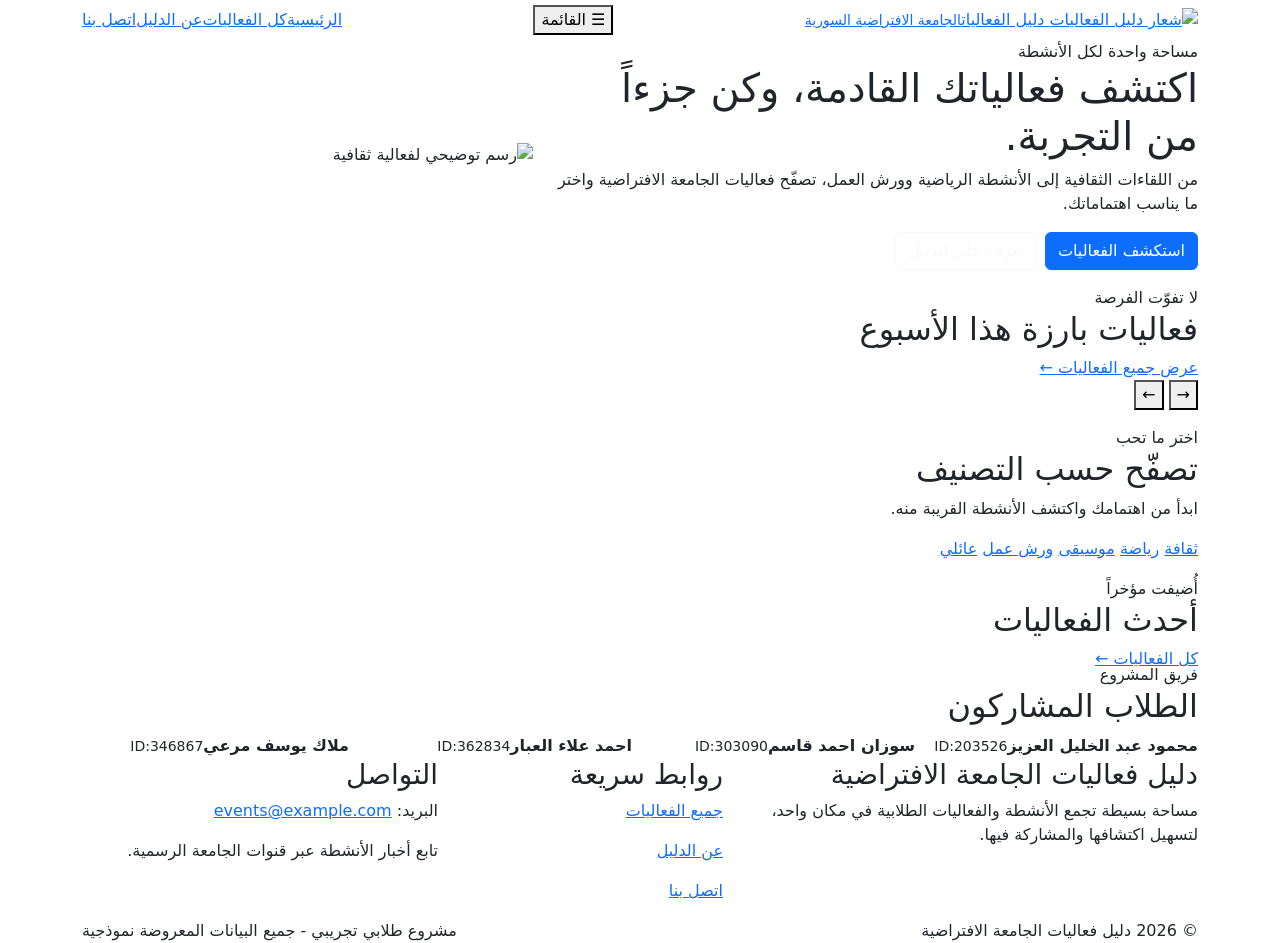
==== index.html @ 54b8246d "Add files via upload" ====
<!DOCTYPE html>
<html lang="ar" dir="rtl">
<head>
  <meta charset="UTF-8">
  <meta name="viewport" content="width=device-width, initial-scale=1.0">
  <title>الرئيسية | دليل فعاليات الجامعة الافتراضية</title>
  <link href="https://cdn.jsdelivr.net/npm/bootstrap@5.3.3/dist/css/bootstrap.min.css" rel="stylesheet">
  <link rel="stylesheet" href="assets/css/styles.css">
</head>
<body data-page="home">
<header class="site-header">
  <div class="container header-inner d-flex align-items-center justify-content-between flex-wrap gap-3">
    <a class="brand" href="index.html">
      <img src="assets/img/logo.png" alt="شعار دليل الفعاليات">
      <span>دليل الفعاليات<small>الجامعة الافتراضية السورية</small></span>
    </a>
    <button class="nav-toggle" id="menuToggle" type="button" aria-label="فتح القائمة" aria-expanded="false">☰ القائمة</button>
    <nav class="main-nav navbar" id="mainNav">
      <a class="active" href="index.html">الرئيسية</a>
      <a href="events.html">كل الفعاليات</a>
      <a href="about.html">عن الدليل</a>
      <a href="contact.html">اتصل بنا</a>
    </nav>
  </div>
</header>
<main>
  <section class="hero">
    <div class="container">
      <div class="hero-panel">
        <div class="row align-items-center g-4">
          <div class="col-lg-7">
            <div class="hero-copy">
              <span class="hero-label">مساحة واحدة لكل الأنشطة</span>
              <h1>اكتشف فعالياتك القادمة، وكن جزءاً من التجربة.</h1>
              <p>من اللقاءات الثقافية إلى الأنشطة الرياضية وورش العمل، تصفّح فعاليات الجامعة الافتراضية واختر ما يناسب اهتماماتك.</p>
              <div class="d-flex flex-wrap gap-2">
                <a class="btn btn-primary" href="events.html">استكشف الفعاليات</a>
                <a class="btn btn-outline-light" href="about.html">تعرّف على الدليل</a>
              </div>
            </div>
          </div>
          <div class="col-lg-5">
            <div class="hero-art"><img src="assets/img/culture.svg" alt="رسم توضيحي لفعالية ثقافية"></div>
          </div>
        </div>
      </div>
    </div>
  </section>

  <section class="page-section pt-3">
    <div class="container">
      <div class="section-heading">
        <div><span class="eyebrow">لا تفوّت الفرصة</span><h2>فعاليات بارزة هذا الأسبوع</h2></div>
        <a class="btn-link-clean" href="events.html">عرض جميع الفعاليات ←</a>
      </div>
      <div class="slider-wrap">
        <div id="featuredSlider" class="featured-content" aria-live="polite"></div>
        <div class="slider-controls">
          <button id="previousSlide" type="button" aria-label="الفعالية السابقة">→</button>
          <button id="nextSlide" type="button" aria-label="الفعالية التالية">←</button>
        </div>
      </div>
    </div>
  </section>

  <section class="page-section pt-3">
    <div class="container">
      <div class="section-heading">
        <div><span class="eyebrow">اختر ما تحب</span><h2>تصفّح حسب التصنيف</h2></div>
        <p>ابدأ من اهتمامك واكتشف الأنشطة القريبة منه.</p>
      </div>
      <div class="category-pills">
        <a href="events.html?category=ثقافة"><span class="category-dot"></span>ثقافة</a>
        <a href="events.html?category=رياضة"><span class="category-dot"></span>رياضة</a>
        <a href="events.html?category=موسيقى"><span class="category-dot"></span>موسيقى</a>
        <a href="events.html?category=ورش عمل"><span class="category-dot"></span>ورش عمل</a>
        <a href="events.html?category=عائلي"><span class="category-dot"></span>عائلي</a>
      </div>
    </div>
  </section>

  <section class="page-section pt-3">
    <div class="container">
      <div class="section-heading">
        <div><span class="eyebrow">أُضيفت مؤخراً</span><h2>أحدث الفعاليات</h2></div>
        <a class="btn-link-clean" href="events.html">كل الفعاليات ←</a>
      </div>
      <div class="row g-4" id="latestEvents"></div>
    </div>
  </section>

  <section class="page-section pt-3">
    <div class="container">
      <div class="section-heading"><div><span class="eyebrow">فريق المشروع</span><h2>الطلاب المشاركون</h2></div></div>
      <div class="team-panel">
        <div class="row g-3">
          <div class="col-sm-6 col-lg-3"><div class="team-member"><strong>محمود عبد الخليل العزيز</strong><small>ID:203526</small></div></div>
          <div class="col-sm-6 col-lg-3"><div class="team-member"><strong>سوزان احمد قاسم</strong><small>ID:303090</small></div></div>
          <div class="col-sm-6 col-lg-3"><div class="team-member"><strong>احمد علاء العبار</strong><small>ID:362834</small></div></div>
          <div class="col-sm-6 col-lg-3"><div class="team-member"><strong>ملاك يوسف مرعي</strong><small>ID:346867</small></div></div>
        </div>
      </div>
    </div>
  </section>
</main>
<footer class="site-footer">
  <div class="container">
    <div class="row g-4">
      <div class="col-md-5">
        <h3>دليل فعاليات الجامعة الافتراضية</h3>
        <p>مساحة بسيطة تجمع الأنشطة والفعاليات الطلابية في مكان واحد، لتسهيل اكتشافها والمشاركة فيها.</p>
      </div>
      <div class="col-md-3">
        <h3>روابط سريعة</h3>
        <p><a href="events.html">جميع الفعاليات</a></p>
        <p><a href="about.html">عن الدليل</a></p>
        <p><a href="contact.html">اتصل بنا</a></p>
      </div>
      <div class="col-md-4">
        <h3>التواصل</h3>
        <p>البريد: <a href="mailto:events@example.com">events@example.com</a></p>
        <p>تابع أخبار الأنشطة عبر قنوات الجامعة الرسمية.</p>
      </div>
    </div>
    <div class="footer-bottom d-flex justify-content-between flex-wrap gap-2">
      <span>© 2026 دليل فعاليات الجامعة الافتراضية</span>
      <span>مشروع طلابي تجريبي - جميع البيانات المعروضة نموذجية</span>
    </div>
  </div>
</footer>
<script src="assets/js/main.js"></script>
</body>
</html>
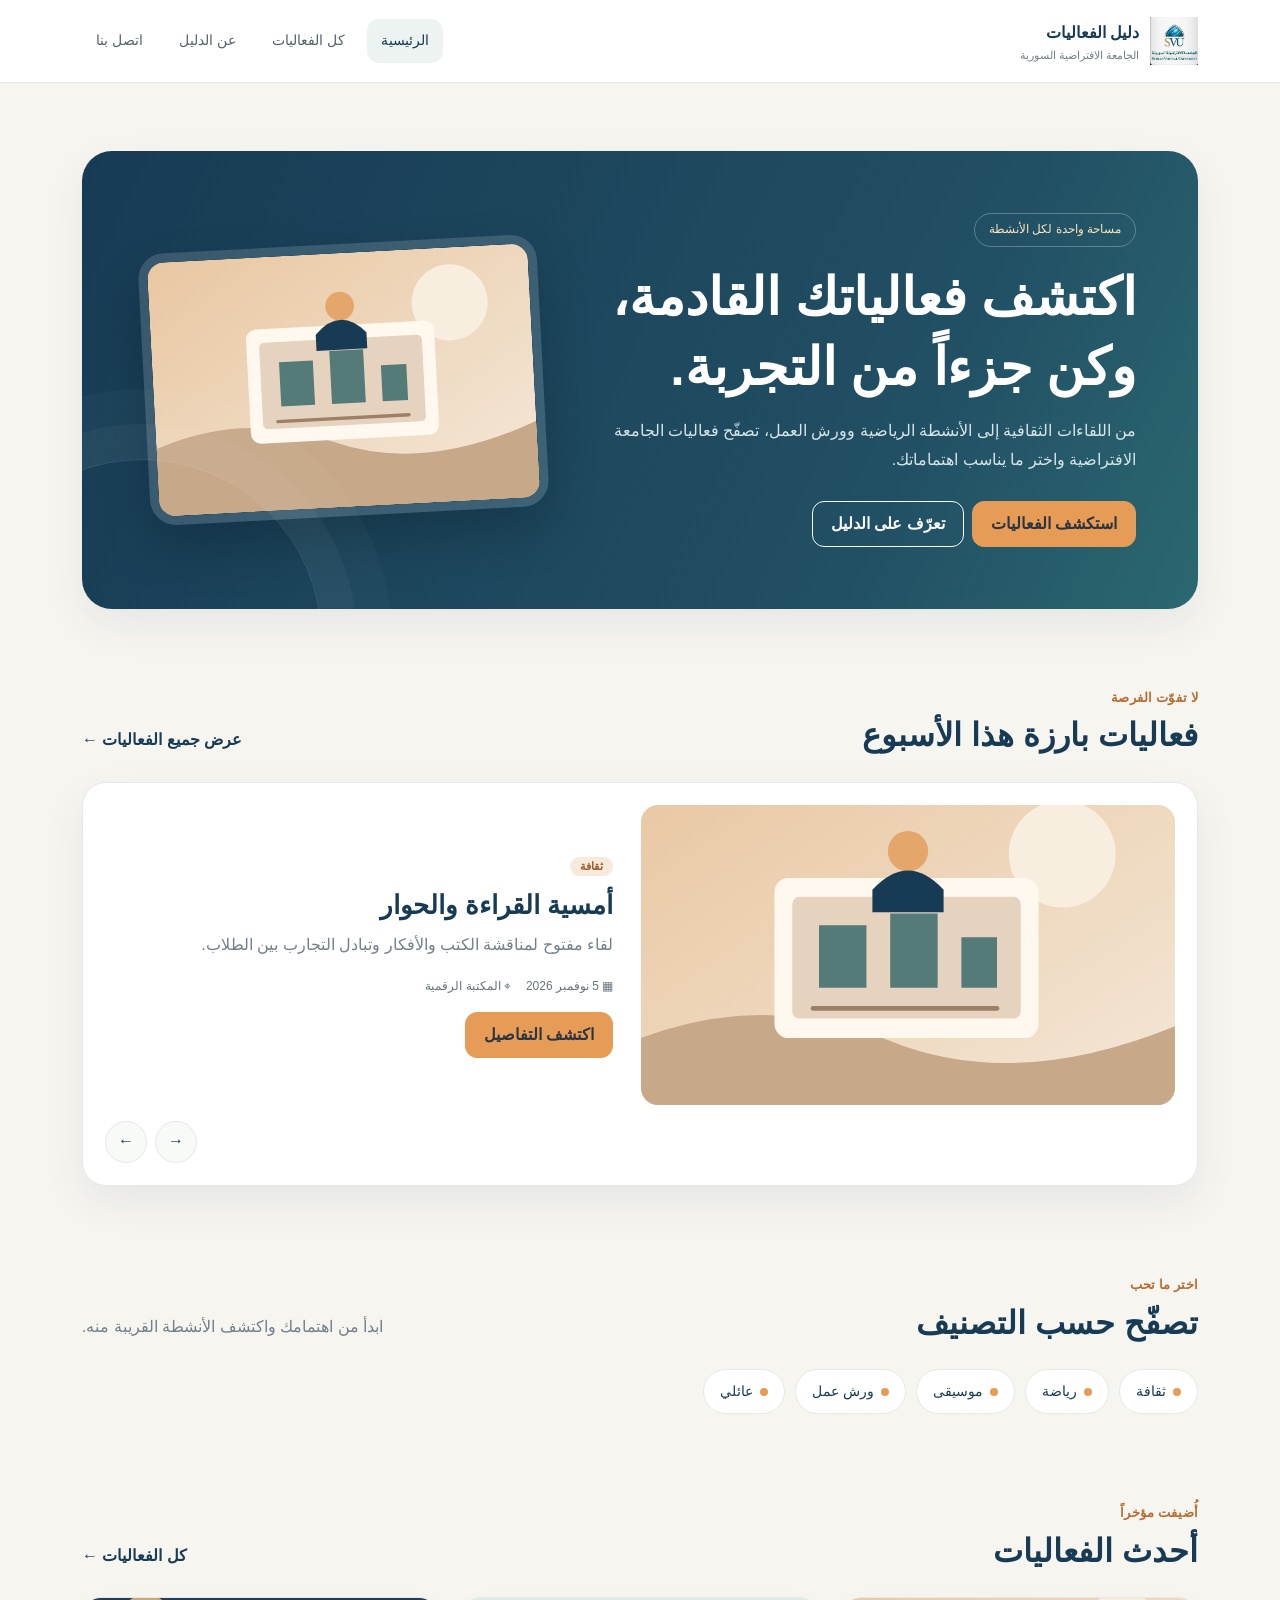
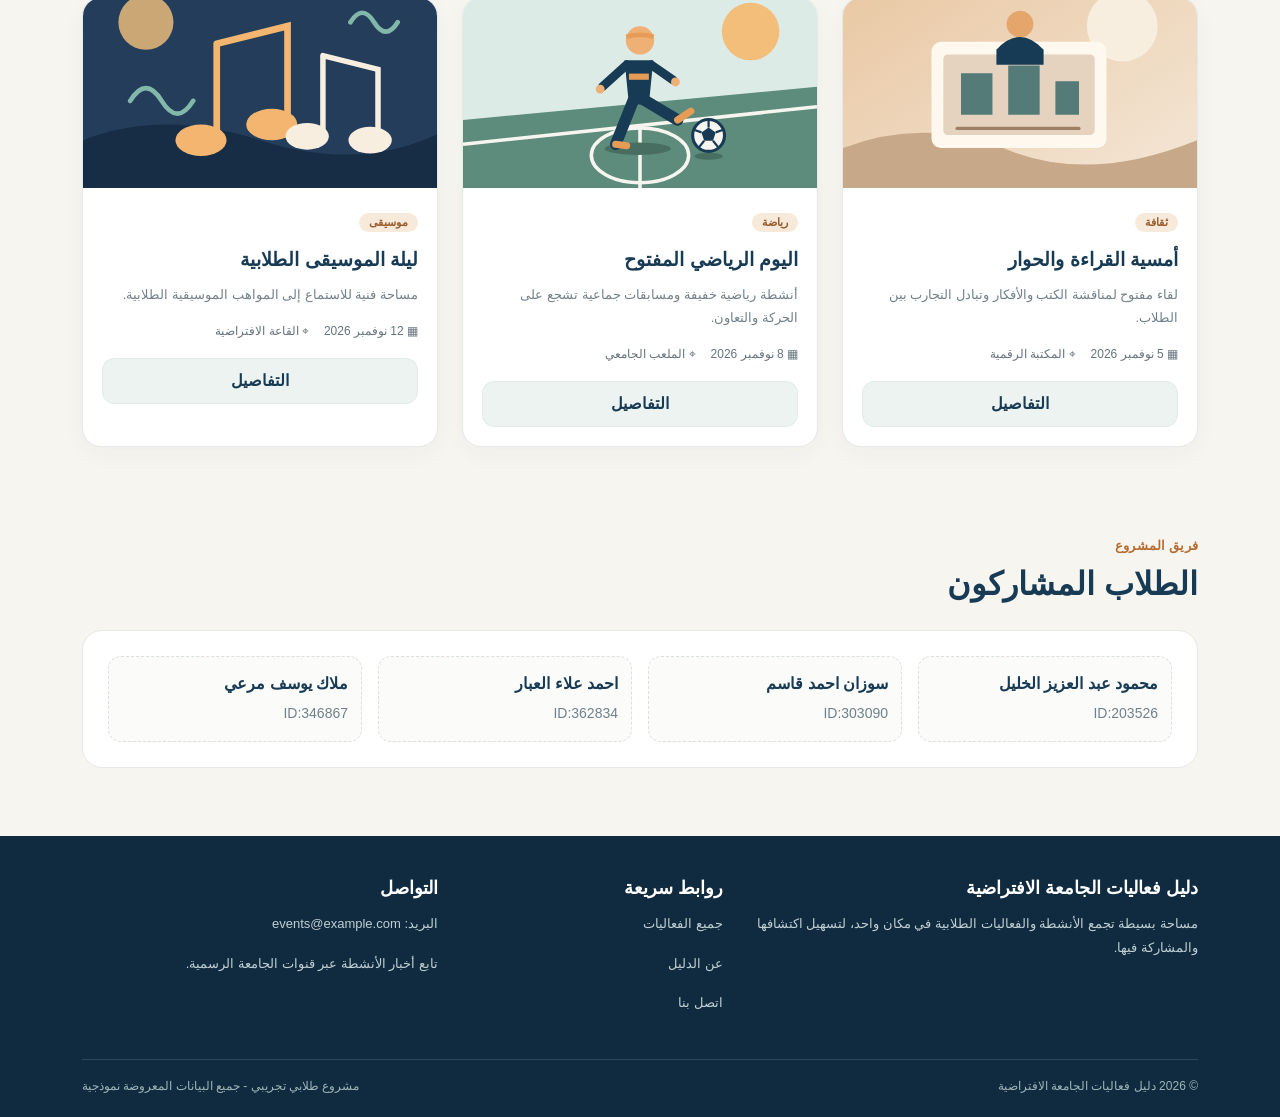
==== commit 2e98bc4a: "Update index.html" ====
--- a/index.html
+++ b/index.html
@@ -94,7 +94,7 @@
       <div class="section-heading"><div><span class="eyebrow">فريق المشروع</span><h2>الطلاب المشاركون</h2></div></div>
       <div class="team-panel">
         <div class="row g-3">
-          <div class="col-sm-6 col-lg-3"><div class="team-member"><strong>محمود عبد الخليل العزيز</strong><small>ID:203526</small></div></div>
+          <div class="col-sm-6 col-lg-3"><div class="team-member"><strong>محمود عبد العزيز الخليل</strong><small>ID:203526</small></div></div>
           <div class="col-sm-6 col-lg-3"><div class="team-member"><strong>سوزان احمد قاسم</strong><small>ID:303090</small></div></div>
           <div class="col-sm-6 col-lg-3"><div class="team-member"><strong>احمد علاء العبار</strong><small>ID:362834</small></div></div>
           <div class="col-sm-6 col-lg-3"><div class="team-member"><strong>ملاك يوسف مرعي</strong><small>ID:346867</small></div></div>
@@ -130,4 +130,4 @@
 </footer>
 <script src="assets/js/main.js"></script>
 </body>
-</html>+</html>
--- a/assets/css/styles.css
+++ b/assets/css/styles.css
@@ -0,0 +1,147 @@
+/* تنسيقات عامة للموقع - مكتوبة بقواعد CSS بسيطة */
+:root {
+  --navy: #173b54;
+  --navy-dark: #102b40;
+  --orange: #e69c56;
+  --orange-light: #f8eadb;
+  --green: #5d8b7c;
+  --cream: #f7f5f0;
+  --white: #ffffff;
+  --text: #263746;
+  --muted: #71808a;
+  --border: #e5e9e7;
+  --shadow: 0 16px 40px rgba(23, 59, 84, .08);
+}
+
+* { box-sizing: border-box; }
+html { scroll-behavior: smooth; }
+body {
+  margin: 0;
+  background: var(--cream);
+  color: var(--text);
+  font-family: "Tahoma", "Arial", sans-serif;
+  line-height: 1.8;
+}
+a { color: inherit; text-decoration: none; }
+img { max-width: 100%; display: block; }
+button, input, select, textarea { font: inherit; }
+.site-header {
+  background: rgba(255, 255, 255, .96);
+  border-bottom: 1px solid var(--border);
+  position: sticky;
+  top: 0;
+  z-index: 20;
+  backdrop-filter: blur(10px);
+}
+.header-inner { min-height: 82px; }
+.brand { display: inline-flex; align-items: center; gap: 11px; color: var(--navy); font-weight: 800; }
+.brand img { width: 48px; height: 48px; }
+.brand small { display: block; color: var(--muted); font-size: 11px; font-weight: 500; line-height: 1.3; }
+.main-nav { display: flex; align-items: center; gap: 8px; }
+.main-nav a { padding: 9px 14px; border-radius: 12px; color: #53636d; font-size: 14px; transition: .2s; }
+.main-nav a:hover, .main-nav a.active { color: var(--navy); background: #edf3f1; }
+.nav-toggle { display: none; border: 1px solid var(--border); background: white; border-radius: 10px; padding: 7px 12px; color: var(--navy); }
+.page-section { padding: 68px 0; }
+.section-heading { margin-bottom: 27px; display: flex; align-items: end; justify-content: space-between; gap: 20px; }
+.section-heading h2 { color: var(--navy); margin: 5px 0 0; font-size: clamp(23px, 3vw, 32px); font-weight: 800; }
+.section-heading p { margin: 0; color: var(--muted); }
+.eyebrow { color: #b76c32; font-size: 13px; font-weight: 800; letter-spacing: .2px; }
+.hero { padding: 68px 0 58px; overflow: hidden; }
+.hero-panel {
+  position: relative;
+  overflow: hidden;
+  border-radius: 30px;
+  background: linear-gradient(115deg, #173b54 0%, #214f64 72%, #2b6870 100%);
+  color: white;
+  padding: clamp(28px, 5vw, 62px);
+  box-shadow: var(--shadow);
+}
+.hero-panel:after { content: ""; position: absolute; width: 360px; height: 360px; border: 1px solid rgba(255,255,255,.12); border-radius: 50%; left: -120px; bottom: -210px; box-shadow: 0 0 0 35px rgba(255,255,255,.035), 0 0 0 70px rgba(255,255,255,.025); }
+.hero-copy { position: relative; z-index: 2; max-width: 590px; }
+.hero-copy h1 { font-size: clamp(32px, 5vw, 52px); line-height: 1.35; margin: 15px 0; font-weight: 900; }
+.hero-copy p { color: #d8e5e7; max-width: 540px; margin-bottom: 26px; }
+.hero-label { display: inline-block; border: 1px solid rgba(255,255,255,.27); color: #ffe2bd; border-radius: 30px; padding: 5px 14px; font-size: 12px; }
+.hero-art { position: relative; min-height: 290px; display: flex; align-items: center; justify-content: center; }
+.hero-art img { width: min(100%, 420px); border: 9px solid rgba(255,255,255,.14); border-radius: 26px; transform: rotate(-3deg); box-shadow: 0 25px 50px rgba(0,0,0,.2); }
+.btn { border-radius: 12px; font-weight: 700; padding: 10px 18px; }
+.btn-primary { background: var(--orange); border-color: var(--orange); color: #2c3440; }
+.btn-primary:hover { background: #efb477; border-color: #efb477; color: #202a31; }
+.btn-outline-light { border-width: 1px; }
+.btn-soft { background: #edf3f1; color: var(--navy); border: 1px solid #e1eae5; }
+.btn-soft:hover { background: #e2ece7; color: var(--navy-dark); }
+.btn-link-clean { color: var(--navy); font-weight: 800; }
+.category-pills { display: flex; flex-wrap: wrap; gap: 10px; }
+.category-pills a { display: inline-flex; align-items: center; gap: 7px; background: white; color: var(--navy); border: 1px solid var(--border); border-radius: 30px; padding: 9px 16px; font-size: 14px; transition: .2s; }
+.category-pills a:hover { background: var(--navy); color: white; transform: translateY(-2px); }
+.category-dot { width: 8px; height: 8px; display: inline-block; border-radius: 50%; background: var(--orange); }
+.event-card { background: white; border: 1px solid var(--border); border-radius: 19px; overflow: hidden; height: 100%; box-shadow: 0 7px 24px rgba(23,59,84,.035); transition: transform .2s, box-shadow .2s; }
+.event-card:hover { transform: translateY(-5px); box-shadow: var(--shadow); }
+.event-card > img { width: 100%; height: 190px; object-fit: cover; }
+.event-card-body { padding: 19px; }
+.event-card h3 { margin: 10px 0 8px; font-size: 19px; line-height: 1.5; color: var(--navy); font-weight: 800; }
+.event-card p { margin: 0 0 15px; color: var(--muted); font-size: 13px; }
+.event-meta { display: flex; flex-wrap: wrap; gap: 9px 15px; color: #65737c; font-size: 12px; margin: 12px 0 15px; }
+.event-meta span { display: inline-flex; align-items: center; gap: 5px; }
+.tag { display: inline-block; border-radius: 30px; background: var(--orange-light); color: #995b2a; font-size: 11px; padding: 4px 10px; font-weight: 800; }
+.slider-wrap { background: #fff; border: 1px solid var(--border); border-radius: 24px; padding: 22px; box-shadow: var(--shadow); }
+.featured-content { display: grid; grid-template-columns: 1.05fr 1fr; gap: 28px; align-items: center; }
+.featured-content img { width: 100%; height: 300px; object-fit: cover; border-radius: 17px; }
+.featured-content h3 { margin: 10px 0; color: var(--navy); font-size: 26px; font-weight: 900; }
+.featured-content p { color: var(--muted); }
+.slider-controls { display: flex; gap: 8px; justify-content: flex-end; margin-top: 16px; }
+.slider-controls button { width: 42px; height: 42px; border-radius: 50%; border: 1px solid var(--border); color: var(--navy); background: #f8faf8; }
+.slider-controls button:hover { background: var(--navy); color: white; }
+.team-panel { background: #fff; border: 1px solid var(--border); border-radius: 20px; padding: 25px; }
+.team-member { padding: 13px; border: 1px dashed #d9e1de; background: #fbfcfa; border-radius: 13px; }
+.team-member strong { display: block; color: var(--navy); }
+.team-member small { color: var(--muted); }
+.page-title { padding: 48px 0 35px; background: linear-gradient(115deg, #e8efeb, #f8f2e9); }
+.page-title h1 { color: var(--navy); font-size: clamp(29px, 4vw, 42px); font-weight: 900; margin: 7px 0; }
+.page-title p { color: var(--muted); max-width: 700px; margin: 0; }
+.breadcrumbs { color: var(--muted); font-size: 13px; }
+.filter-panel { background: white; border: 1px solid var(--border); border-radius: 18px; padding: 20px; margin-bottom: 28px; box-shadow: 0 8px 25px rgba(23,59,84,.04); }
+.filter-panel label { font-size: 13px; color: var(--navy); font-weight: 800; margin-bottom: 5px; }
+.form-control, .form-select { border-radius: 11px; border-color: #dfe6e2; padding: 11px 13px; }
+.form-control:focus, .form-select:focus { border-color: #8eafa1; box-shadow: 0 0 0 .2rem rgba(93,139,124,.13); }
+.empty-state { padding: 40px; text-align: center; color: var(--muted); background: white; border-radius: 18px; border: 1px dashed #d2ddd7; }
+.detail-panel, .content-panel { background: white; border: 1px solid var(--border); border-radius: 22px; padding: clamp(20px, 4vw, 35px); box-shadow: 0 9px 28px rgba(23,59,84,.04); }
+.detail-cover { width: 100%; max-height: 390px; object-fit: cover; border-radius: 17px; }
+.detail-panel h1 { color: var(--navy); font-size: clamp(27px, 4vw, 39px); font-weight: 900; margin: 12px 0; }
+.detail-panel h2, .content-panel h2 { color: var(--navy); font-size: 22px; font-weight: 900; }
+.detail-panel p, .content-panel p { color: #62717a; }
+.detail-facts { background: #f6f8f5; border-radius: 15px; padding: 18px; }
+.detail-facts div { padding: 7px 0; border-bottom: 1px solid #e7ece8; }
+.detail-facts div:last-child { border-bottom: 0; }
+.map-image { width: 100%; border-radius: 15px; border: 1px solid var(--border); }
+.mini-gallery img { width: 100%; height: 120px; object-fit: cover; border-radius: 13px; }
+.value-card { background: #f7faf7; border: 1px solid var(--border); border-radius: 16px; height: 100%; padding: 20px; }
+.value-icon { width: 42px; height: 42px; display: grid; place-items: center; background: var(--orange-light); border-radius: 13px; color: #9b5c2d; font-size: 20px; margin-bottom: 13px; }
+.team-photo { height: 80px; width: 80px; border-radius: 50%; display: grid; place-items: center; color: white; background: var(--navy); font-weight: 900; font-size: 24px; margin-bottom: 12px; }
+.policy-list { padding-right: 20px; color: #65737c; }
+.policy-list li { margin: 8px 0; }
+.contact-info { background: var(--navy); color: white; border-radius: 20px; padding: 28px; height: 100%; }
+.contact-info p { color: #d2e0e2; }
+.contact-info a { color: #ffcf9d; }
+.site-footer { background: #102b40; color: #d4e0e2; padding: 42px 0 20px; }
+.site-footer h3 { color: white; font-size: 18px; font-weight: 800; margin-bottom: 13px; }
+.site-footer p, .site-footer a { color: #c0d0d2; font-size: 13px; }
+.site-footer a:hover { color: #ffc58a; }
+.footer-bottom { border-top: 1px solid rgba(255,255,255,.13); padding-top: 16px; margin-top: 28px; color: #9fb5b9; font-size: 12px; }
+.form-note { font-size: 12px; color: var(--muted); }
+.form-select {
+  background-position: left 0.75rem center !important;
+  padding-right: 13px !important;
+  padding-left: 2.5rem !important;
+}
+@media (max-width: 767px) {
+  .header-inner { padding-top: 12px; padding-bottom: 12px; }
+  .nav-toggle { display: inline-block; }
+  .main-nav { display: none; width: 100%; flex-direction: column; align-items: stretch; padding: 8px 0 5px; }
+  .main-nav.show { display: flex; }
+  .main-nav a { width: 100%; }
+  .hero { padding-top: 30px; }
+  .hero-art { min-height: 210px; margin-top: 20px; }
+  .featured-content { grid-template-columns: 1fr; }
+  .featured-content img { height: 220px; }
+  .section-heading { align-items: start; flex-direction: column; }
+}
